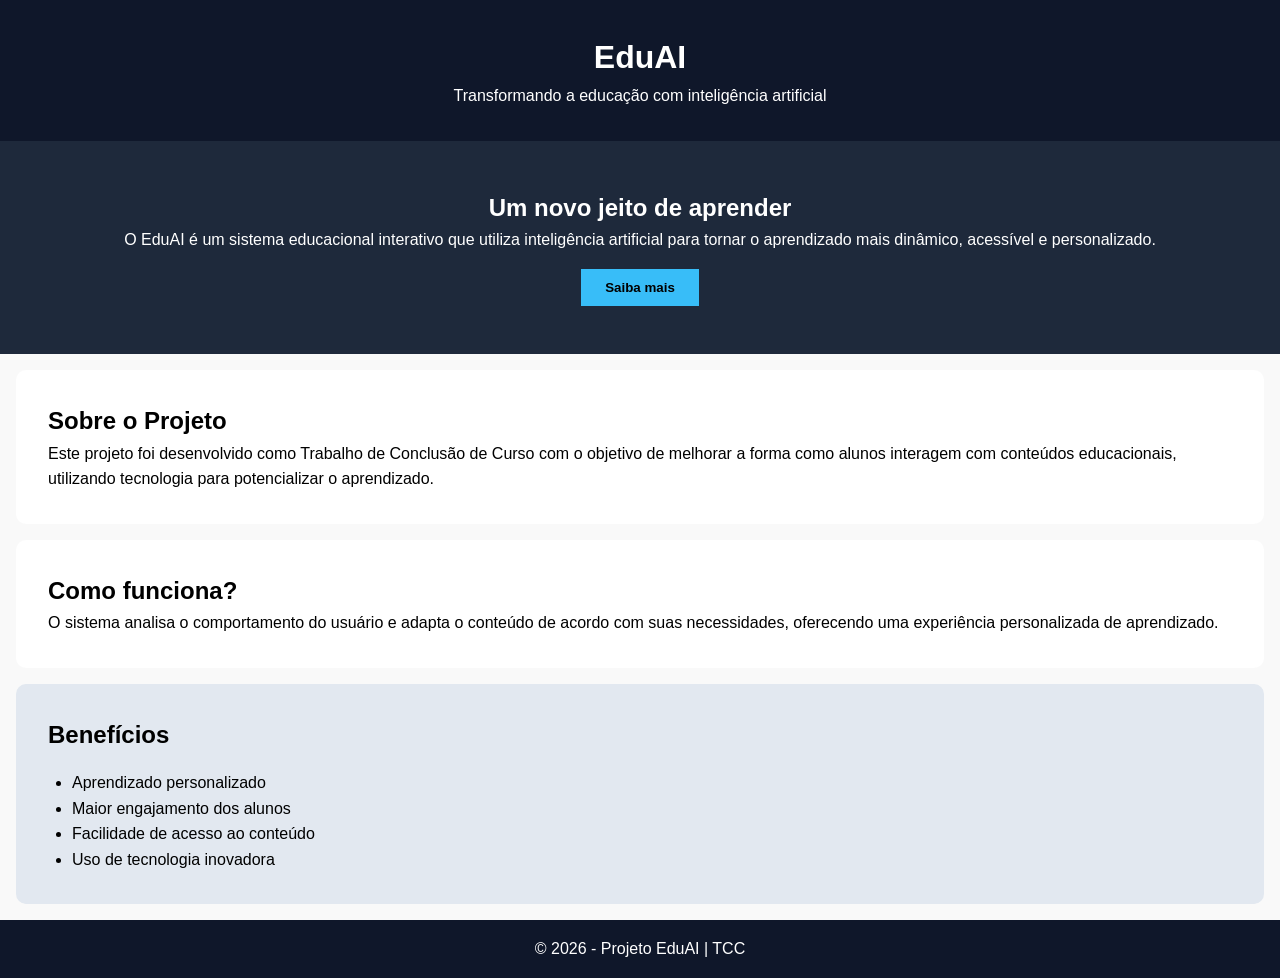
==== index.html @ d8f6d914 "base da pagina" ====
<!DOCTYPE html>
<html lang="pt-BR">
<head>
  <meta charset="UTF-8">
  <meta name="viewport" content="width=device-width, initial-scale=1.0">
  <title>EduAI - Aprendizado Inteligente</title>
  <link rel="stylesheet" href="styles.css">
</head>
<body>

  <header>
    <h1>EduAI</h1>
    <p>Transformando a educação com inteligência artificial</p>
  </header>

  <section class="hero">
    <h2>Um novo jeito de aprender</h2>
    <p>
      O EduAI é um sistema educacional interativo que utiliza inteligência artificial
      para tornar o aprendizado mais dinâmico, acessível e personalizado.
    </p>
    <button>Saiba mais</button>
  </section>

  <section class="about">
    <h2>Sobre o Projeto</h2>
    <p>
      Este projeto foi desenvolvido como Trabalho de Conclusão de Curso com o objetivo
      de melhorar a forma como alunos interagem com conteúdos educacionais, utilizando
      tecnologia para potencializar o aprendizado.
    </p>
  </section>

  <section class="how-it-works">
    <h2>Como funciona?</h2>
    <p>
      O sistema analisa o comportamento do usuário e adapta o conteúdo de acordo com
      suas necessidades, oferecendo uma experiência personalizada de aprendizado.
    </p>
  </section>

  <section class="benefits">
    <h2>Benefícios</h2>
    <ul>
      <li>Aprendizado personalizado</li>
      <li>Maior engajamento dos alunos</li>
      <li>Facilidade de acesso ao conteúdo</li>
      <li>Uso de tecnologia inovadora</li>
    </ul>
  </section>

  <footer>
    <p>© 2026 - Projeto EduAI | TCC</p>
  </footer>

</body>
</html>
---- styles.css ----
* {
  margin: 0;
  padding: 0;
  box-sizing: border-box;
}

body {
  font-family: Arial, sans-serif;
  line-height: 1.6;
  background: #f9f9f9;
}

header {
  background: #0f172a;
  color: white;
  text-align: center;
  padding: 2rem;
}

.hero {
  background: #1e293b;
  color: white;
  text-align: center;
  padding: 3rem 2rem;
}

.hero button {
  margin-top: 1rem;
  padding: 0.7rem 1.5rem;
  border: none;
  background: #38bdf8;
  color: black;
  cursor: pointer;
  font-weight: bold;
}

section {
  padding: 2rem;
}

.about, .how-it-works {
  background: white;
  margin: 1rem;
  border-radius: 10px;
}

.benefits {
  background: #e2e8f0;
  margin: 1rem;
  border-radius: 10px;
}

.benefits ul {
  margin-top: 1rem;
  padding-left: 1.5rem;
}

footer {
  background: #0f172a;
  color: white;
  text-align: center;
  padding: 1rem;
  margin-top: 1rem;
}
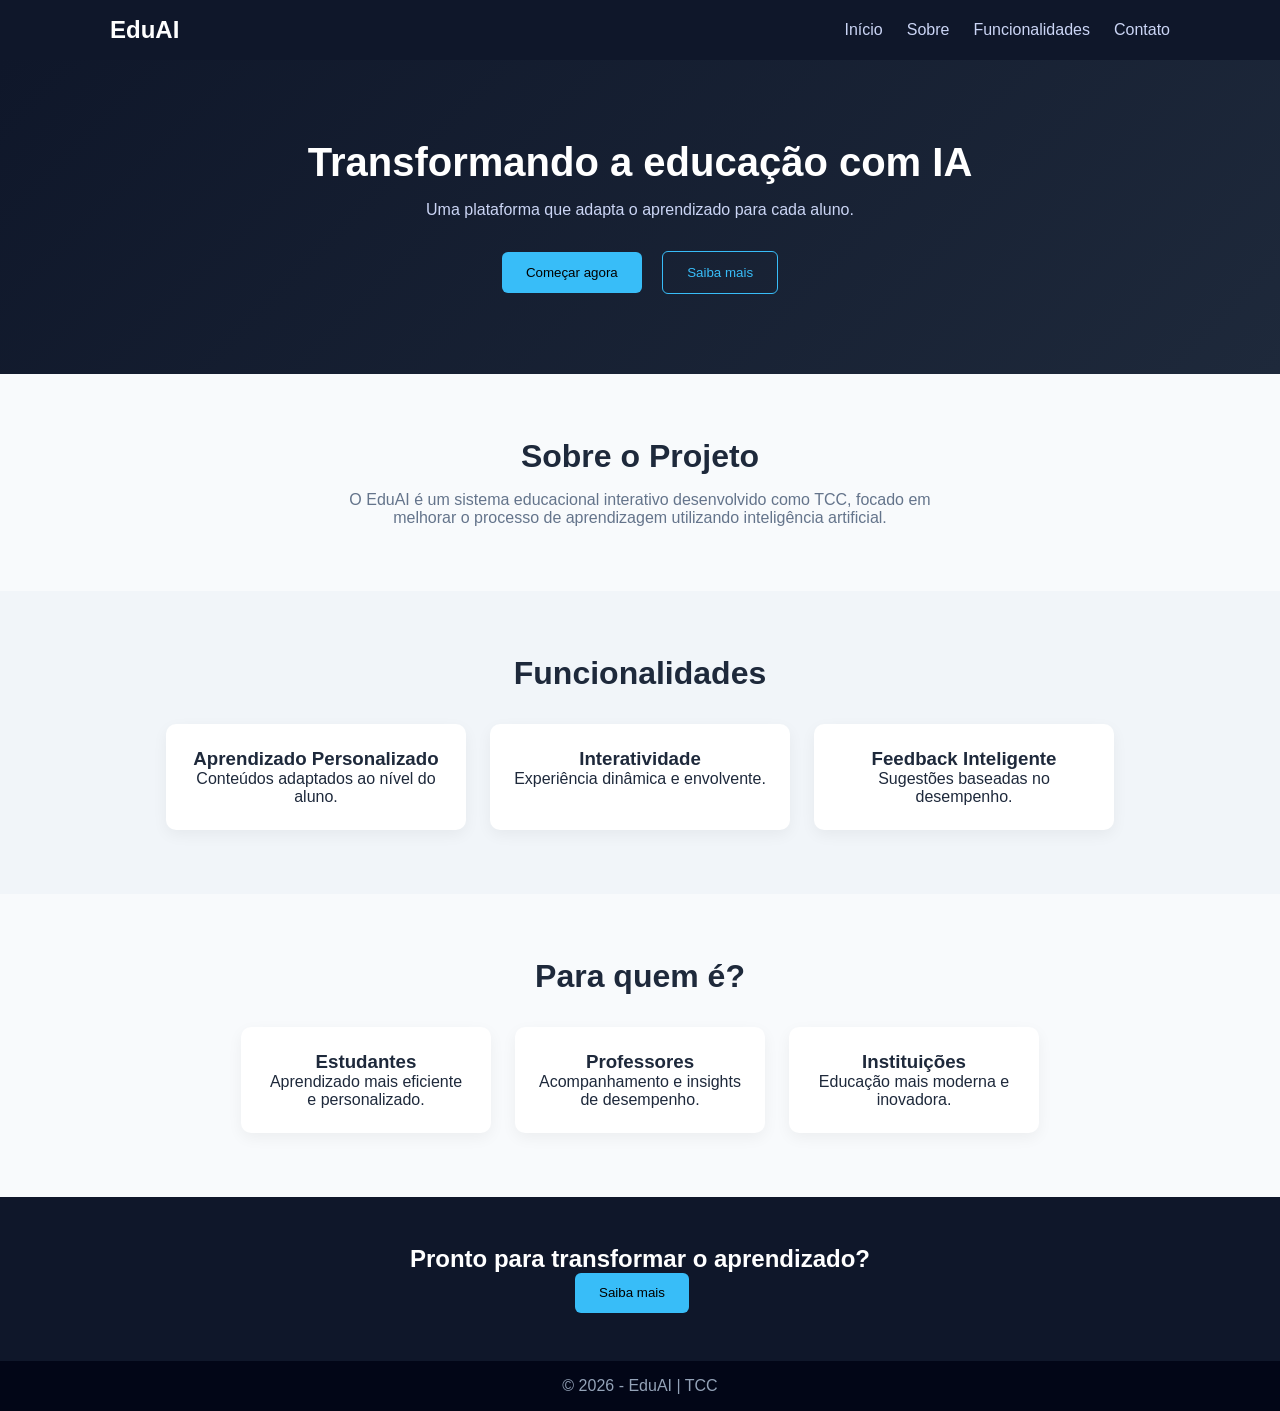
==== commit a4be5b5f: "implementação branch luis" ====
--- a/index.html
+++ b/index.html
@@ -3,54 +3,106 @@
 <head>
   <meta charset="UTF-8">
   <meta name="viewport" content="width=device-width, initial-scale=1.0">
-  <title>EduAI - Aprendizado Inteligente</title>
+  <title>EduAI</title>
   <link rel="stylesheet" href="styles.css">
 </head>
 <body>
 
-  <header>
-    <h1>EduAI</h1>
-    <p>Transformando a educação com inteligência artificial</p>
-  </header>
+  <!-- NAVBAR -->
+  <nav class="navbar">
+    <div class="container nav-content">
+      <h1 class="logo">EduAI</h1>
+      <ul class="nav-links">
+        <li><a href="#">Início</a></li>
+        <li><a href="#">Sobre</a></li>
+        <li><a href="#">Funcionalidades</a></li>
+        <li><a href="#">Contato</a></li>
+      </ul>
+    </div>
+  </nav>
 
+  <!-- HERO -->
   <section class="hero">
-    <h2>Um novo jeito de aprender</h2>
-    <p>
-      O EduAI é um sistema educacional interativo que utiliza inteligência artificial
-      para tornar o aprendizado mais dinâmico, acessível e personalizado.
-    </p>
-    <button>Saiba mais</button>
+    <div class="container hero-content">
+      <h2>Transformando a educação com IA</h2>
+      <p>Uma plataforma que adapta o aprendizado para cada aluno.</p>
+      <div class="buttons">
+        <button class="primary">Começar agora</button>
+        <button class="secondary">Saiba mais</button>
+      </div>
+    </div>
   </section>
 
-  <section class="about">
-    <h2>Sobre o Projeto</h2>
-    <p>
-      Este projeto foi desenvolvido como Trabalho de Conclusão de Curso com o objetivo
-      de melhorar a forma como alunos interagem com conteúdos educacionais, utilizando
-      tecnologia para potencializar o aprendizado.
-    </p>
+  <!-- SOBRE -->
+  <section class="section">
+    <div class="container">
+      <h2 class="section-title">Sobre o Projeto</h2>
+      <p class="section-text">
+        O EduAI é um sistema educacional interativo desenvolvido como TCC,
+        focado em melhorar o processo de aprendizagem utilizando inteligência artificial.
+      </p>
+    </div>
   </section>
 
-  <section class="how-it-works">
-    <h2>Como funciona?</h2>
-    <p>
-      O sistema analisa o comportamento do usuário e adapta o conteúdo de acordo com
-      suas necessidades, oferecendo uma experiência personalizada de aprendizado.
-    </p>
+  <!-- FUNCIONALIDADES -->
+  <section class="section alt">
+    <div class="container">
+      <h2 class="section-title">Funcionalidades</h2>
+
+      <div class="cards">
+        <div class="card">
+          <h3>Aprendizado Personalizado</h3>
+          <p>Conteúdos adaptados ao nível do aluno.</p>
+        </div>
+
+        <div class="card">
+          <h3>Interatividade</h3>
+          <p>Experiência dinâmica e envolvente.</p>
+        </div>
+
+        <div class="card">
+          <h3>Feedback Inteligente</h3>
+          <p>Sugestões baseadas no desempenho.</p>
+        </div>
+      </div>
+    </div>
   </section>
 
-  <section class="benefits">
-    <h2>Benefícios</h2>
-    <ul>
-      <li>Aprendizado personalizado</li>
-      <li>Maior engajamento dos alunos</li>
-      <li>Facilidade de acesso ao conteúdo</li>
-      <li>Uso de tecnologia inovadora</li>
-    </ul>
+  <!-- PÚBLICO -->
+  <section class="section">
+    <div class="container">
+      <h2 class="section-title">Para quem é?</h2>
+
+      <div class="cards">
+        <div class="card small">
+          <h3>Estudantes</h3>
+          <p>Aprendizado mais eficiente e personalizado.</p>
+        </div>
+
+        <div class="card small">
+          <h3>Professores</h3>
+          <p>Acompanhamento e insights de desempenho.</p>
+        </div>
+
+        <div class="card small">
+          <h3>Instituições</h3>
+          <p>Educação mais moderna e inovadora.</p>
+        </div>
+      </div>
+    </div>
   </section>
 
+  <!-- CTA -->
+  <section class="cta">
+    <div class="container">
+      <h2>Pronto para transformar o aprendizado?</h2>
+      <button class="primary">Saiba mais</button>
+    </div>
+  </section>
+
+  <!-- FOOTER -->
   <footer>
-    <p>© 2026 - Projeto EduAI | TCC</p>
+    <p>© 2026 - EduAI | TCC</p>
   </footer>
 
 </body>
--- a/styles.css
+++ b/styles.css
@@ -1,64 +1,151 @@
+/* RESET */
 * {
   margin: 0;
   padding: 0;
   box-sizing: border-box;
 }
 
+/* BASE */
 body {
-  font-family: Arial, sans-serif;
-  line-height: 1.6;
-  background: #f9f9f9;
+  font-family: 'Segoe UI', sans-serif;
+  background: #f8fafc;
+  color: #1e293b;
 }
 
-header {
+.container {
+  max-width: 1100px;
+  margin: auto;
+  padding: 0 20px;
+}
+
+/* NAVBAR */
+.navbar {
+  background: #0f172a;
+  padding: 1rem 0;
+}
+
+.nav-content {
+  display: flex;
+  justify-content: space-between;
+  align-items: center;
+}
+
+.logo {
+  color: white;
+}
+
+.nav-links {
+  display: flex;
+  list-style: none;
+  gap: 1.5rem;
+}
+
+.nav-links a {
+  color: #cbd5f5;
+  text-decoration: none;
+  transition: 0.3s;
+}
+
+.nav-links a:hover {
+  color: white;
+}
+
+/* HERO */
+.hero {
+  background: linear-gradient(135deg, #0f172a, #1e293b);
+  color: white;
+  text-align: center;
+  padding: 5rem 0;
+}
+
+.hero h2 {
+  font-size: 2.5rem;
+}
+
+.hero p {
+  margin-top: 1rem;
+  color: #cbd5f5;
+}
+
+.buttons {
+  margin-top: 2rem;
+}
+
+button {
+  padding: 0.8rem 1.5rem;
+  border-radius: 6px;
+  border: none;
+  cursor: pointer;
+}
+
+.primary {
+  background: #38bdf8;
+  color: black;
+  margin-right: 1rem;
+}
+
+.secondary {
+  background: transparent;
+  border: 1px solid #38bdf8;
+  color: #38bdf8;
+}
+
+/* SECTIONS */
+.section {
+  padding: 4rem 0;
+  text-align: center;
+}
+
+.section-title {
+  font-size: 2rem;
+  margin-bottom: 1rem;
+}
+
+.section-text {
+  max-width: 600px;
+  margin: auto;
+  color: #64748b;
+}
+
+.alt {
+  background: #f1f5f9;
+}
+
+/* CARDS */
+.cards {
+  display: flex;
+  gap: 1.5rem;
+  margin-top: 2rem;
+  flex-wrap: wrap;
+  justify-content: center;
+}
+
+.card {
+  background: white;
+  padding: 1.5rem;
+  border-radius: 10px;
+  flex: 1;
+  min-width: 250px;
+  max-width: 300px;
+  box-shadow: 0 5px 15px rgba(0,0,0,0.05);
+}
+
+.card.small {
+  max-width: 250px;
+}
+
+/* CTA */
+.cta {
   background: #0f172a;
   color: white;
   text-align: center;
-  padding: 2rem;
+  padding: 3rem 0;
 }
 
-.hero {
-  background: #1e293b;
-  color: white;
-  text-align: center;
-  padding: 3rem 2rem;
-}
-
-.hero button {
-  margin-top: 1rem;
-  padding: 0.7rem 1.5rem;
-  border: none;
-  background: #38bdf8;
-  color: black;
-  cursor: pointer;
-  font-weight: bold;
-}
-
-section {
-  padding: 2rem;
-}
-
-.about, .how-it-works {
-  background: white;
-  margin: 1rem;
-  border-radius: 10px;
-}
-
-.benefits {
-  background: #e2e8f0;
-  margin: 1rem;
-  border-radius: 10px;
-}
-
-.benefits ul {
-  margin-top: 1rem;
-  padding-left: 1.5rem;
-}
-
+/* FOOTER */
 footer {
-  background: #0f172a;
-  color: white;
   text-align: center;
   padding: 1rem;
-  margin-top: 1rem;
+  background: #020617;
+  color: #94a3b8;
 }
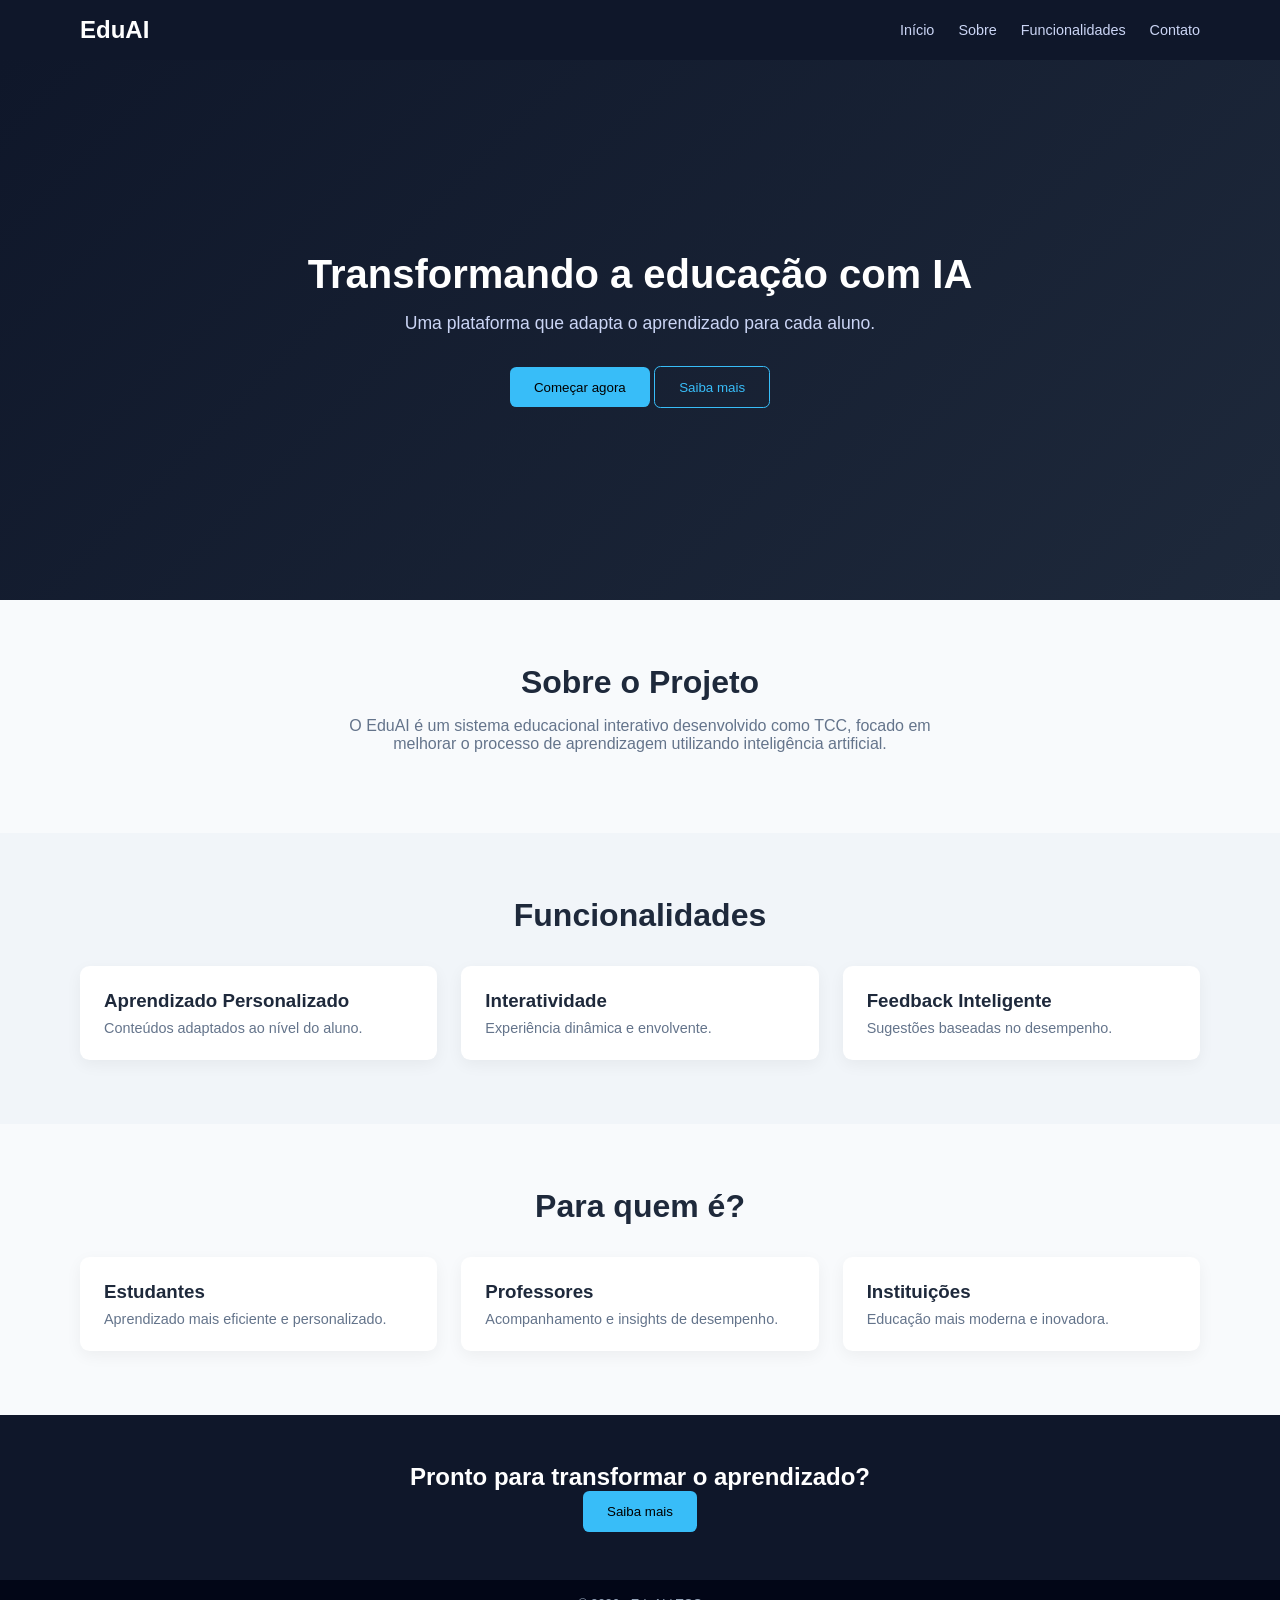
==== commit 2b432d26: "grid CSS" ====
--- a/index.html
+++ b/index.html
@@ -100,7 +100,6 @@
     </div>
   </section>
 
-  <!-- FOOTER -->
   <footer>
     <p>© 2026 - EduAI | TCC</p>
   </footer>
--- a/styles.css
+++ b/styles.css
@@ -6,16 +6,21 @@
 }
 
 /* BASE */
+html {
+  font-size: 16px;
+}
+
 body {
   font-family: 'Segoe UI', sans-serif;
   background: #f8fafc;
   color: #1e293b;
 }
 
+/* CONTAINER */
 .container {
-  max-width: 1100px;
-  margin: auto;
-  padding: 0 20px;
+  width: 90%;
+  max-width: 70rem;
+  margin: 0 auto;
 }
 
 /* NAVBAR */
@@ -32,6 +37,7 @@
 
 .logo {
   color: white;
+  font-size: 1.5rem;
 }
 
 .nav-links {
@@ -43,19 +49,21 @@
 .nav-links a {
   color: #cbd5f5;
   text-decoration: none;
-  transition: 0.3s;
-}
-
-.nav-links a:hover {
-  color: white;
+  font-size: 0.9rem;
 }
 
 /* HERO */
 .hero {
+  min-height: 60vh;
+  display: flex;
+  align-items: center;
+  text-align: center;
   background: linear-gradient(135deg, #0f172a, #1e293b);
   color: white;
-  text-align: center;
-  padding: 5rem 0;
+}
+
+.hero-content {
+  width: 100%;
 }
 
 .hero h2 {
@@ -64,6 +72,7 @@
 
 .hero p {
   margin-top: 1rem;
+  font-size: 1.1rem;
   color: #cbd5f5;
 }
 
@@ -73,15 +82,13 @@
 
 button {
   padding: 0.8rem 1.5rem;
-  border-radius: 6px;
+  border-radius: 0.4rem;
   border: none;
   cursor: pointer;
 }
 
 .primary {
   background: #38bdf8;
-  color: black;
-  margin-right: 1rem;
 }
 
 .secondary {
@@ -98,12 +105,11 @@
 
 .section-title {
   font-size: 2rem;
-  margin-bottom: 1rem;
 }
 
 .section-text {
-  max-width: 600px;
-  margin: auto;
+  max-width: 40rem;
+  margin: 1rem auto;
   color: #64748b;
 }
 
@@ -111,41 +117,44 @@
   background: #f1f5f9;
 }
 
-/* CARDS */
+/* GRID */
 .cards {
-  display: flex;
+  display: grid;
+  grid-template-columns: repeat(3, 1fr);
   gap: 1.5rem;
   margin-top: 2rem;
-  flex-wrap: wrap;
-  justify-content: center;
 }
 
 .card {
   background: white;
   padding: 1.5rem;
-  border-radius: 10px;
-  flex: 1;
-  min-width: 250px;
-  max-width: 300px;
-  box-shadow: 0 5px 15px rgba(0,0,0,0.05);
+  border-radius: 0.6rem;
+  box-shadow: 0 0.3rem 1rem rgba(0,0,0,0.05);
+  text-align: left;
 }
 
-.card.small {
-  max-width: 250px;
+.card h3 {
+  margin-bottom: 0.5rem;
+}
+
+.card p {
+  font-size: 0.9rem;
+  color: #64748b;
 }
 
 /* CTA */
 .cta {
+  padding: 3rem 0;
+  text-align: center;
   background: #0f172a;
   color: white;
-  text-align: center;
-  padding: 3rem 0;
 }
 
 /* FOOTER */
 footer {
+  padding: 1rem;
   text-align: center;
-  padding: 1rem;
   background: #020617;
   color: #94a3b8;
+  font-size: 0.8rem;
 }
